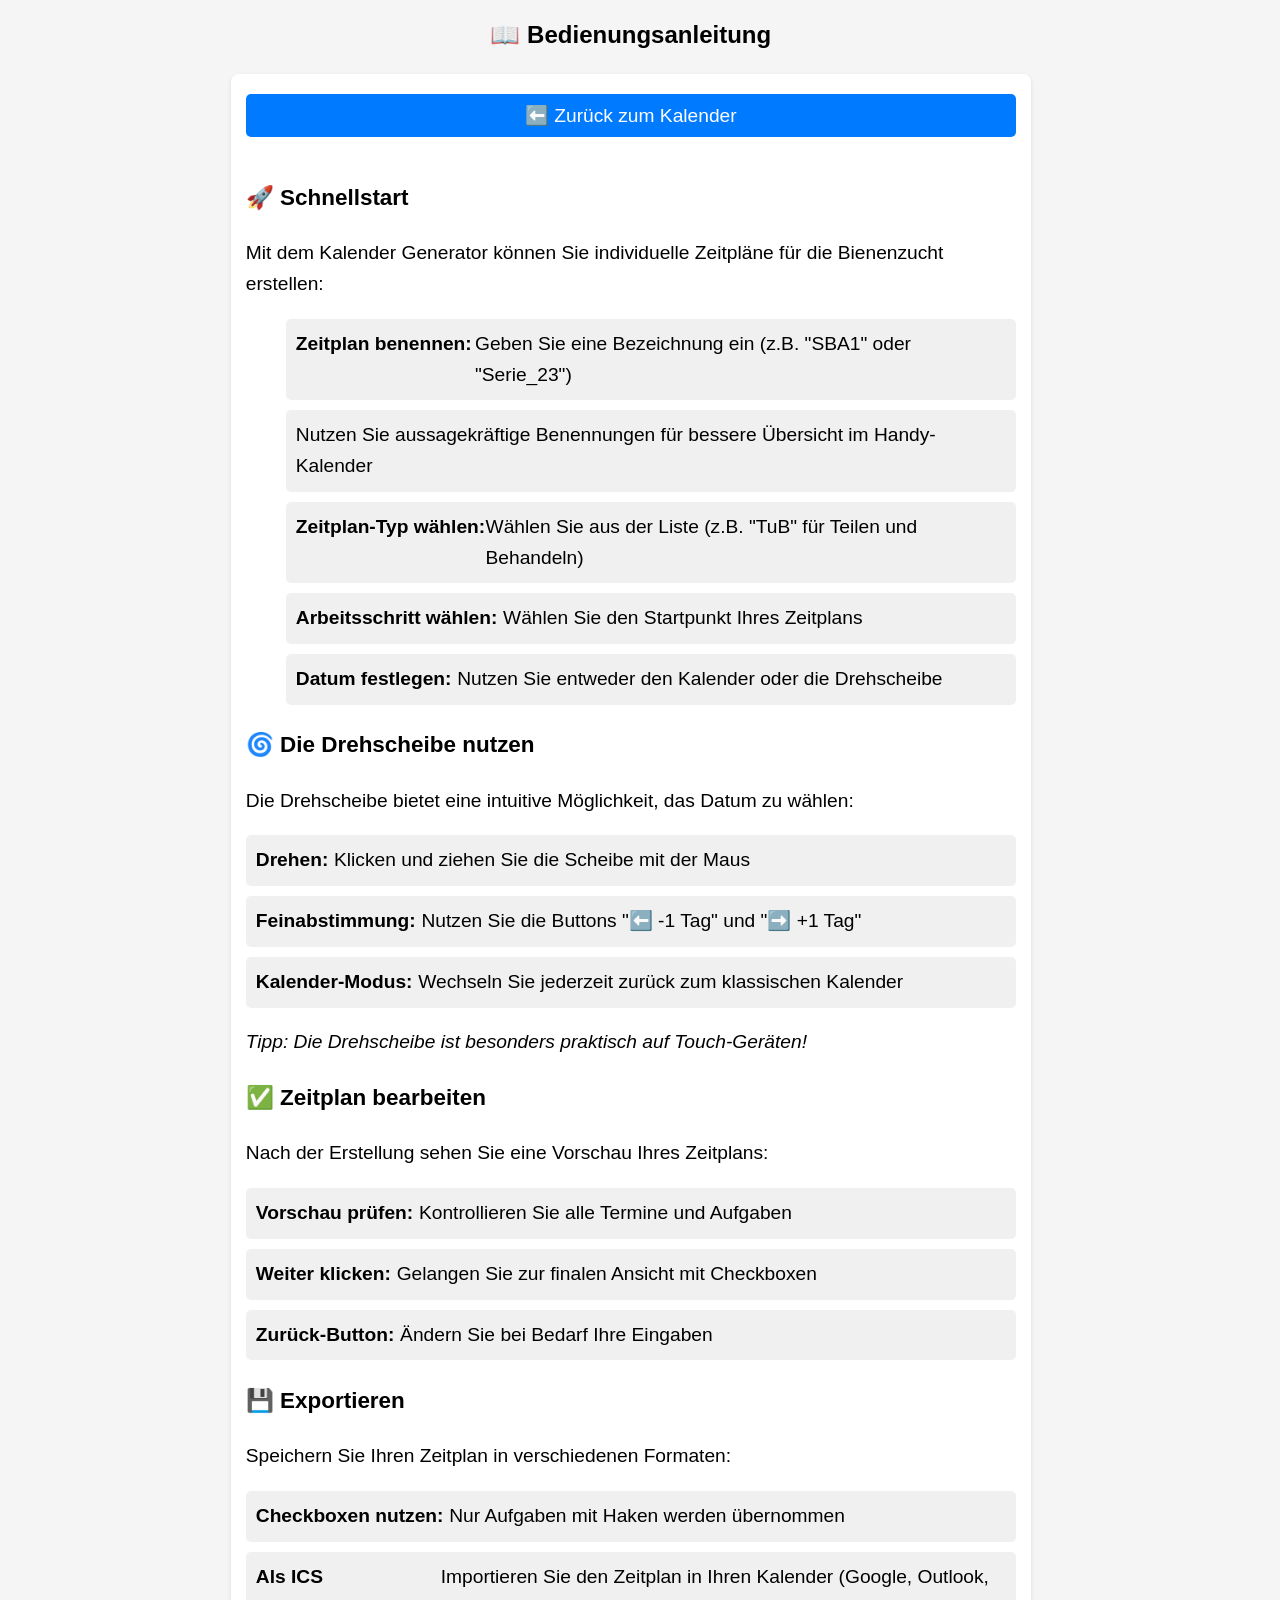
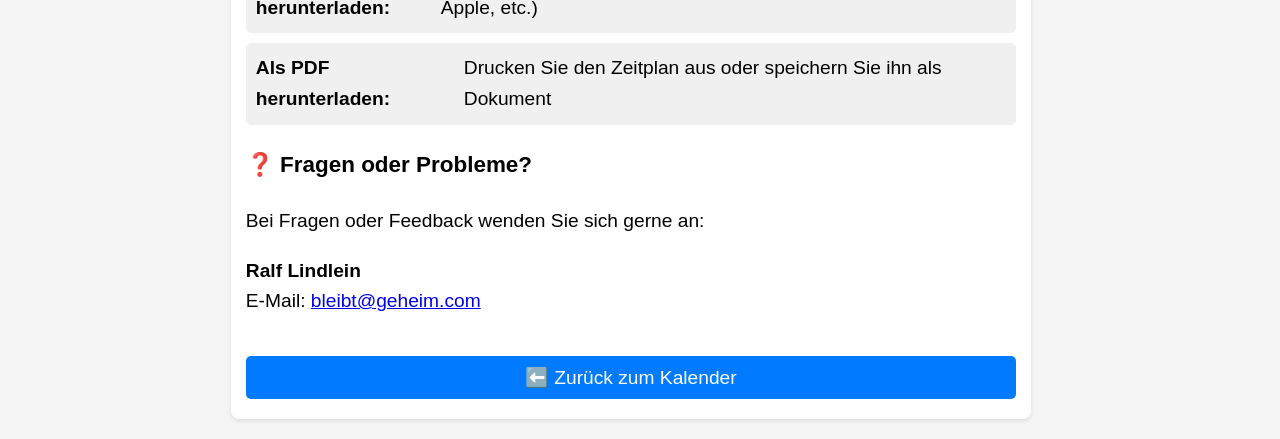
==== anleitung.html @ 2d2113cc "v56 release - funtionen ausgelagert in z.B. wheel.js, download.js - Anleitung hinzugefügt - ..." ====
<!DOCTYPE html>
<html lang="de">
<head>
    <meta charset="UTF-8">
    <meta name="viewport" content="width=device-width, initial-scale=1.0">
    <title>Anleitung - Kalender Generator Bienen</title>
    <link rel="stylesheet" href="style.css">
</head>
<body>
    <h1>📖 Bedienungsanleitung</h1>
    
    <div class="zeitplan" style="max-width: 800px;">
        <button type="button" onclick="window.location.href='index.html'" style="margin-bottom: 20px;">
          ⬅️ Zurück zum Kalender
        </button>

        <h3>🚀 Schnellstart</h3>
   <p>Mit dem Kalender Generator können Sie individuelle Zeitpläne für die Bienenzucht erstellen:</p>
        <ol>
       <li><strong>Zeitplan benennen:</strong> Geben Sie eine Bezeichnung ein (z.B. "SBA1" oder "Serie_23")</li>
        <li>Nutzen Sie aussagekräftige Benennungen für bessere Übersicht im Handy-Kalender</li>
      <li><strong>Zeitplan-Typ wählen:</strong> Wählen Sie aus der Liste (z.B. "TuB" für Teilen und Behandeln)</li>
   <li><strong>Arbeitsschritt wählen:</strong> Wählen Sie den Startpunkt Ihres Zeitplans</li>
       <li><strong>Datum festlegen:</strong> Nutzen Sie entweder den Kalender oder die Drehscheibe</li>
        </ol>

        <h3>🌀 Die Drehscheibe nutzen</h3>
        <p>Die Drehscheibe bietet eine intuitive Möglichkeit, das Datum zu wählen:</p>
     <ul>
            <li><strong>Drehen:</strong> Klicken und ziehen Sie die Scheibe mit der Maus</li>
       <li><strong>Feinabstimmung:</strong> Nutzen Sie die Buttons "⬅️ -1 Tag" und "➡️ +1 Tag"</li>
   <li><strong>Kalender-Modus:</strong> Wechseln Sie jederzeit zurück zum klassischen Kalender</li>
        </ul>
        <p><em>Tipp: Die Drehscheibe ist besonders praktisch auf Touch-Geräten!</em></p>

 <h3>✅ Zeitplan bearbeiten</h3>
        <p>Nach der Erstellung sehen Sie eine Vorschau Ihres Zeitplans:</p>
        <ul>
  <li><strong>Vorschau prüfen:</strong> Kontrollieren Sie alle Termine und Aufgaben</li>
<li><strong>Weiter klicken:</strong> Gelangen Sie zur finalen Ansicht mit Checkboxen</li>
            <li><strong>Zurück-Button:</strong> Ändern Sie bei Bedarf Ihre Eingaben</li>
        </ul>

        <h3>💾 Exportieren</h3>
        <p>Speichern Sie Ihren Zeitplan in verschiedenen Formaten:</p>
        <ul>
            <li><strong>Checkboxen nutzen:</strong> Nur Aufgaben mit Haken werden übernommen</li>
            <li><strong>Als ICS herunterladen:</strong> Importieren Sie den Zeitplan in Ihren Kalender (Google, Outlook, Apple, etc.)</li>
         <li><strong>Als PDF herunterladen:</strong> Drucken Sie den Zeitplan aus oder speichern Sie ihn als Dokument</li>
        </ul>

        <h3>❓ Fragen oder Probleme?</h3>
        <p>Bei Fragen oder Feedback wenden Sie sich gerne an:</p>
        <p><strong>Ralf Lindlein</strong><br>
        E-Mail: <a href="mailto:bleibt@geheim.com">bleibt@geheim.com</a></p>

  <button type="button" onclick="window.location.href='index.html'" style="margin-top: 20px;">
            ⬅️ Zurück zum Kalender
     </button>
    </div>
</body>
</html>
---- style.css ----
/* ===== KALENDER GENERATOR BIENEN - STYLES v0.44 ===== */

/* ===== CSS-VARIABLEN (Optimierung #22) ===== */
:root {
  /* Farben */
  --primary-color: #007BFF;
  --primary-hover: #0056b3;
  --accent-color: #f0a500;
  --accent-hover: #d89400;
  --bg-light: #f5f5f5;
  --bg-white: #ffffff;
  --bg-item: #f0f0f0;
  --text-dark: #333;
  --text-light: #777;
  --border-color: #ccc;
  --error-color: #dc3545;
  
  /* Abstände */
  --spacing-xs: 5px;
  --spacing-sm: 10px;
  --spacing-md: 15px;
  --spacing-lg: 20px;
  --spacing-xl: 25px;
  
  /* Größen */
  --border-radius: 5px;
  --border-radius-lg: 8px;
  --max-width: 600px;
  --font-size-base: 1.2rem;
}

/* ===== GLOBAL RESET (Optimierung #26) ===== */
*, *::before, *::after {
  box-sizing: border-box;
}

/* ===== BODY & LAYOUT ===== */
body {
  font-family: Arial, sans-serif;
  margin: var(--spacing-sm);
  padding: 0;
  line-height: 1.6;
  background-color: var(--bg-light);
  width: 97%;
  font-size: var(--font-size-base);
}

h1 {
text-align: center;
  font-size: 1.5rem;
}

.header {
  display: flex;
  justify-content: center;
  align-items: center;
  gap: var(--spacing-sm);
  flex-wrap: nowrap;
}

.version {
font-size: 0.6em;
  color: var(--text-light);
  margin-left: 8px;
  font-weight: normal;
}

.version-group {
  display: flex;
  align-items: center;
  gap: 6px;
  white-space: nowrap;
}

/* ===== FORM & CONTAINER ===== */
form, .zeitplan {
  max-width: var(--max-width);
  width: 97%;
  margin: var(--spacing-lg) auto;
  background: var(--bg-white);
  padding: var(--spacing-md);
  border-radius: var(--border-radius-lg);
  box-shadow: 0 2px 4px rgba(0, 0, 0, 0.1);
}

/* ===== FORM ELEMENTS (Optimierung #24) ===== */
label {
  margin-top: var(--spacing-sm);
  display: block;
}

input, 
select, 
button {
  width: 100%;
  margin: var(--spacing-xs) 0;
  padding: var(--spacing-sm);
  font-size: var(--font-size-base);
  border-radius: var(--border-radius);
  border: 1px solid var(--border-color);
}

/* Button Styles */
button {
  background-color: var(--primary-color);
  color: white;
  cursor: pointer;
  border: none;
  transition: background-color 0.2s ease;
}

button:hover {
  background-color: var(--primary-hover);
}

.impressum-btn {
  background: none;
  color: var(--primary-color);
  padding: 0;
  font-size: 0.7em;
  border: none;
  cursor: pointer;
  width: auto;
}

.impressum-btn:hover {
  text-decoration: underline;
  background: none;
}

/* ===== LISTS ===== */
ul {
  list-style-type: none;
  padding-left: 0;
}

li {
  background-color: var(--bg-item);
  margin-bottom: var(--spacing-sm);
  padding: var(--spacing-sm);
  border-radius: var(--border-radius);
  display: flex;
  align-items: center;
  justify-content: flex-start;
  width: 100%;
}

li strong::after {
  content: " ";
  display: inline-block;  /* Damit Flex es nicht ignoriert */
  width: 0.3em;
}

.checkbox {
  width: var(--spacing-xl);
  height: var(--spacing-xl);
  margin-right: var(--spacing-lg);
}

/* Vorschau-Liste ohne Hintergrund (Optimierung #21 - zusammengeführt) */
#previewList li {
  background: none;
  padding: var(--spacing-xs) 0;
  margin-bottom: var(--spacing-xs);
}

/* Task-Einrückung bei Checkboxen */
.task-indent {
  margin-left: var(--spacing-xl);
}

/* ===== DREHSCHEIBE ===== */
.date-selection-container {
  margin-top: var(--spacing-lg);
}

/* Toggle Buttons */
.toggle {
  display: flex;
  margin-bottom: var(--spacing-lg);
  gap: var(--spacing-sm);
}

.toggle button {
  flex: 1;
  padding: 12px;
  background: #ddd;
  cursor: pointer;
  border-radius: var(--border-radius);
  font-size: 16px;
  transition: background-color 0.2s ease;
}

.toggle button:hover {
  background: #ccc;
}

.toggle .active {
  background: var(--accent-color);
  color: white;
}

.toggle .active:hover {
  background: var(--accent-hover);
}

/* Wheel Container (Optimierung #21 - nur 1x definiert) */
.wheel-container {
  position: relative;
  width: 200px;
  height: 200px;
  margin: var(--spacing-lg) auto;
}

.pointer {
  position: absolute;
  top: -5px;
  left: 50%;
  transform: translateX(-50%);
  border-left: 12px solid transparent;
  border-right: 12px solid transparent;
  border-bottom: 20px solid red;
  z-index: 10;
}

canvas {
  touch-action: none;
  cursor: grab;
}

canvas:active {
  cursor: grabbing;
}

#wheelDateDisplay {
  margin-top: var(--spacing-md);
  font-weight: bold;
  font-size: 16px;
}

.wheel-buttons {
  display: flex;
  gap: var(--spacing-sm);
  margin-top: var(--spacing-md);
  justify-content: center;
}

.wheel-buttons button {
  padding: var(--spacing-sm) var(--spacing-lg);
  background: var(--accent-color);
  color: white;
  border: none;
  border-radius: var(--border-radius);
  cursor: pointer;
  font-size: 14px;
  width: auto;
  transition: background-color 0.2s ease;
}

.wheel-buttons button:hover {
  background: var(--accent-hover);
}

/* ===== UTILITY CLASSES ===== */
.hidden {
  display: none !important;
}
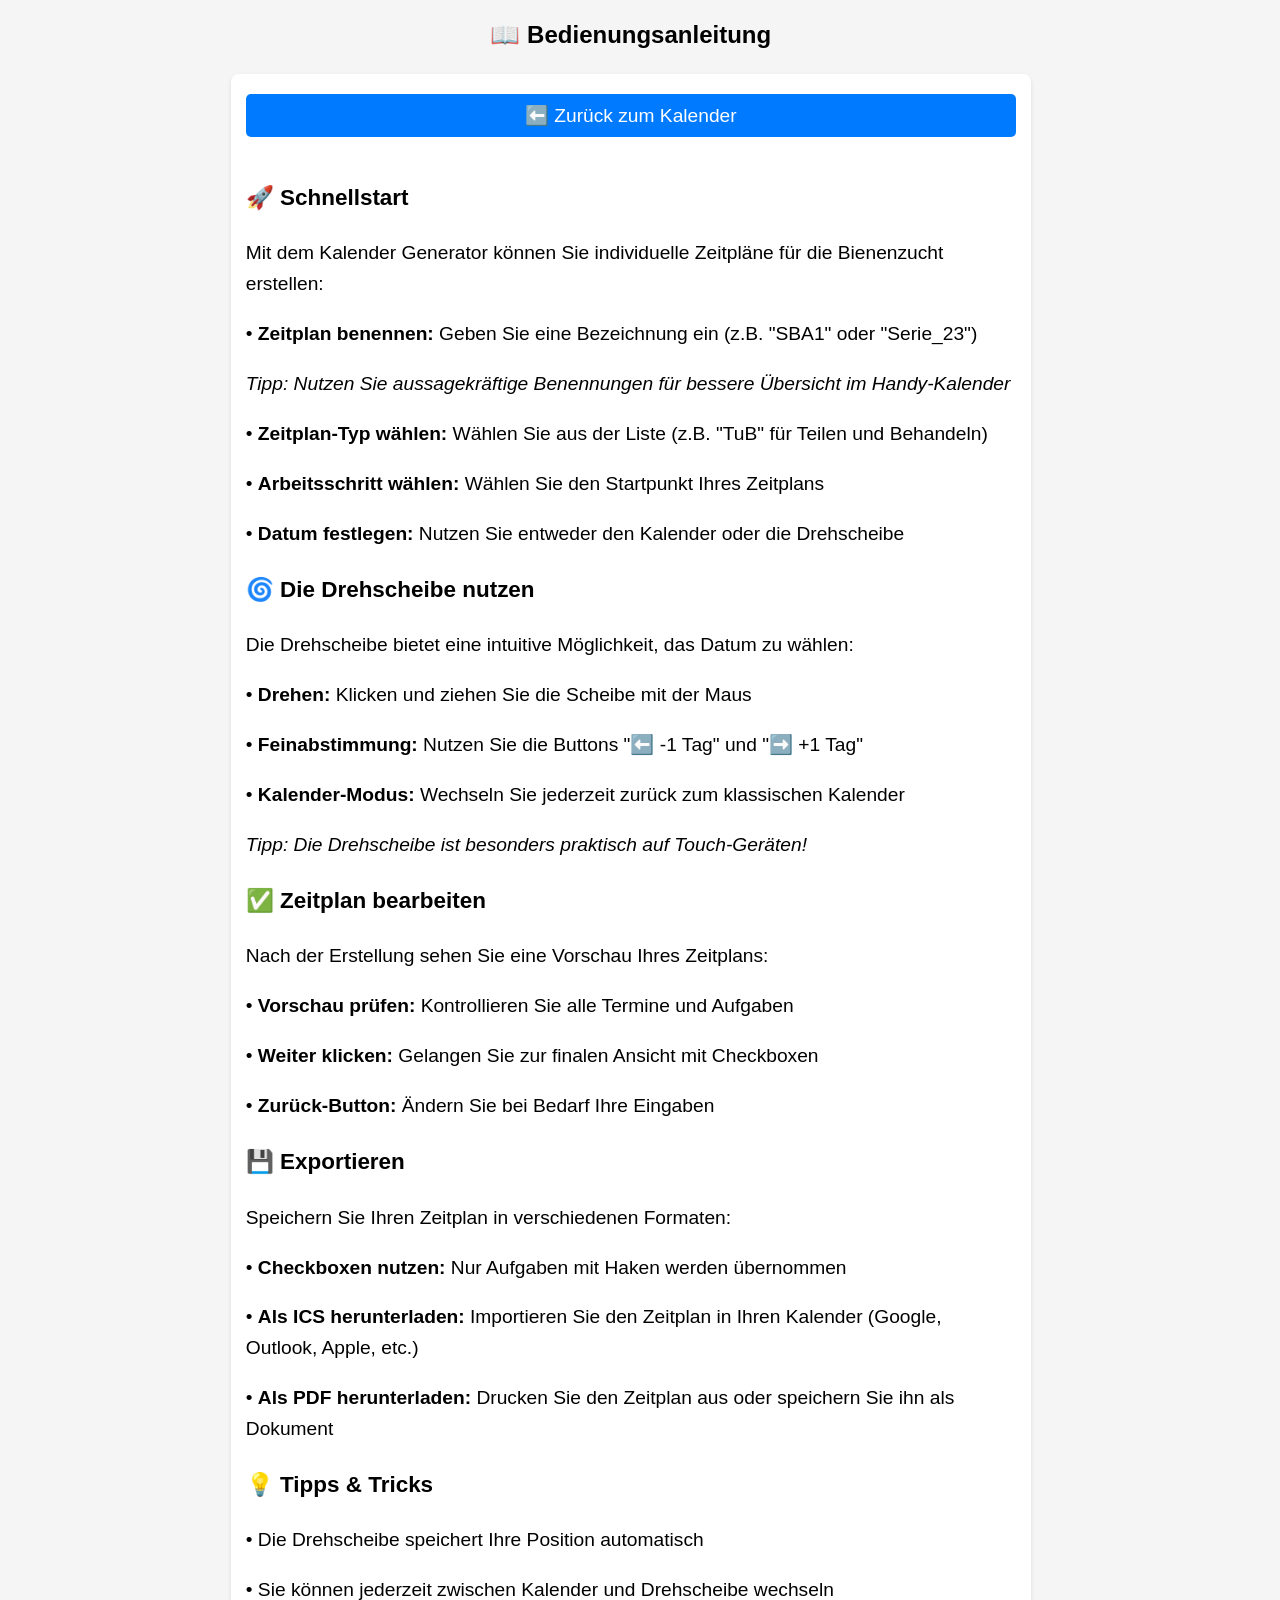
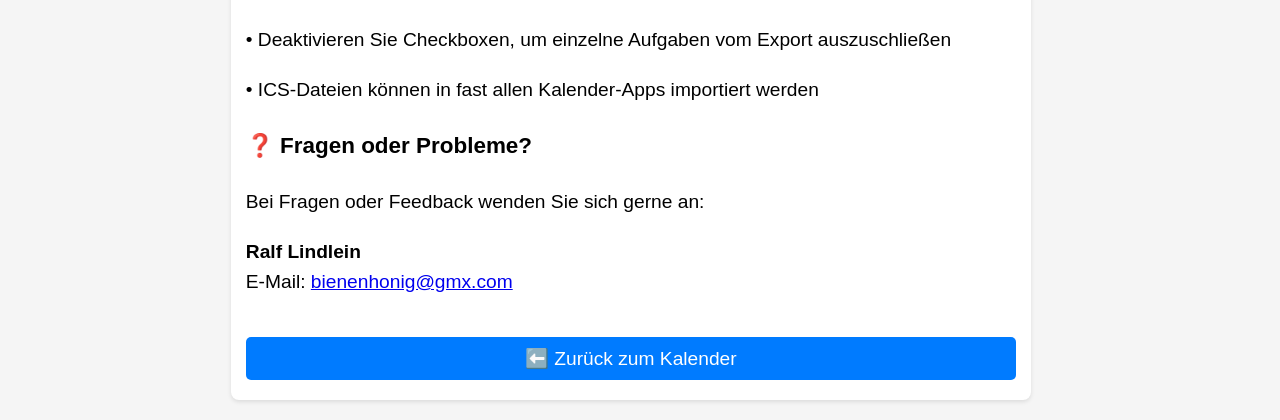
==== commit 2b9648b1: "v57 release einige optische änderungen" ====
--- a/anleitung.html
+++ b/anleitung.html
@@ -1,7 +1,7 @@
 <!DOCTYPE html>
 <html lang="de">
 <head>
-    <meta charset="UTF-8">
+  <meta charset="UTF-8">
     <meta name="viewport" content="width=device-width, initial-scale=1.0">
     <title>Anleitung - Kalender Generator Bienen</title>
     <link rel="stylesheet" href="style.css">
@@ -10,53 +10,55 @@
     <h1>📖 Bedienungsanleitung</h1>
     
     <div class="zeitplan" style="max-width: 800px;">
-        <button type="button" onclick="window.location.href='index.html'" style="margin-bottom: 20px;">
-          ⬅️ Zurück zum Kalender
-        </button>
+ <button type="button" onclick="window.location.href='index.html'" style="margin-bottom: 20px;">
+ ⬅️ Zurück zum Kalender
+      </button>
 
-        <h3>🚀 Schnellstart</h3>
-   <p>Mit dem Kalender Generator können Sie individuelle Zeitpläne für die Bienenzucht erstellen:</p>
-        <ol>
-       <li><strong>Zeitplan benennen:</strong> Geben Sie eine Bezeichnung ein (z.B. "SBA1" oder "Serie_23")</li>
-        <li>Nutzen Sie aussagekräftige Benennungen für bessere Übersicht im Handy-Kalender</li>
-      <li><strong>Zeitplan-Typ wählen:</strong> Wählen Sie aus der Liste (z.B. "TuB" für Teilen und Behandeln)</li>
-   <li><strong>Arbeitsschritt wählen:</strong> Wählen Sie den Startpunkt Ihres Zeitplans</li>
-       <li><strong>Datum festlegen:</strong> Nutzen Sie entweder den Kalender oder die Drehscheibe</li>
-        </ol>
+ <h3>🚀 Schnellstart</h3>
+        <p>Mit dem Kalender Generator können Sie individuelle Zeitpläne für die Bienenzucht erstellen:</p>
+        
+        <p>• <strong>Zeitplan benennen:</strong> Geben Sie eine Bezeichnung ein (z.B. "SBA1" oder "Serie_23")</p>
+   <p><em>Tipp: Nutzen Sie aussagekräftige Benennungen für bessere Übersicht im Handy-Kalender</em></p>
+        <p>• <strong>Zeitplan-Typ wählen:</strong> Wählen Sie aus der Liste (z.B. "TuB" für Teilen und Behandeln)</p>
+        <p>• <strong>Arbeitsschritt wählen:</strong> Wählen Sie den Startpunkt Ihres Zeitplans</p>
+        <p>• <strong>Datum festlegen:</strong> Nutzen Sie entweder den Kalender oder die Drehscheibe</p>
 
         <h3>🌀 Die Drehscheibe nutzen</h3>
         <p>Die Drehscheibe bietet eine intuitive Möglichkeit, das Datum zu wählen:</p>
-     <ul>
-            <li><strong>Drehen:</strong> Klicken und ziehen Sie die Scheibe mit der Maus</li>
-       <li><strong>Feinabstimmung:</strong> Nutzen Sie die Buttons "⬅️ -1 Tag" und "➡️ +1 Tag"</li>
-   <li><strong>Kalender-Modus:</strong> Wechseln Sie jederzeit zurück zum klassischen Kalender</li>
-        </ul>
-        <p><em>Tipp: Die Drehscheibe ist besonders praktisch auf Touch-Geräten!</em></p>
+        
+        <p>• <strong>Drehen:</strong> Klicken und ziehen Sie die Scheibe mit der Maus</p>
+     <p>• <strong>Feinabstimmung:</strong> Nutzen Sie die Buttons "⬅️ -1 Tag" und "➡️ +1 Tag"</p>
+        <p>• <strong>Kalender-Modus:</strong> Wechseln Sie jederzeit zurück zum klassischen Kalender</p>
+    <p><em>Tipp: Die Drehscheibe ist besonders praktisch auf Touch-Geräten!</em></p>
 
- <h3>✅ Zeitplan bearbeiten</h3>
-        <p>Nach der Erstellung sehen Sie eine Vorschau Ihres Zeitplans:</p>
-        <ul>
-  <li><strong>Vorschau prüfen:</strong> Kontrollieren Sie alle Termine und Aufgaben</li>
-<li><strong>Weiter klicken:</strong> Gelangen Sie zur finalen Ansicht mit Checkboxen</li>
-            <li><strong>Zurück-Button:</strong> Ändern Sie bei Bedarf Ihre Eingaben</li>
-        </ul>
+<h3>✅ Zeitplan bearbeiten</h3>
+    <p>Nach der Erstellung sehen Sie eine Vorschau Ihres Zeitplans:</p>
+        
+   <p>• <strong>Vorschau prüfen:</strong> Kontrollieren Sie alle Termine und Aufgaben</p>
+        <p>• <strong>Weiter klicken:</strong> Gelangen Sie zur finalen Ansicht mit Checkboxen</p>
+  <p>• <strong>Zurück-Button:</strong> Ändern Sie bei Bedarf Ihre Eingaben</p>
 
         <h3>💾 Exportieren</h3>
         <p>Speichern Sie Ihren Zeitplan in verschiedenen Formaten:</p>
-        <ul>
-            <li><strong>Checkboxen nutzen:</strong> Nur Aufgaben mit Haken werden übernommen</li>
-            <li><strong>Als ICS herunterladen:</strong> Importieren Sie den Zeitplan in Ihren Kalender (Google, Outlook, Apple, etc.)</li>
-         <li><strong>Als PDF herunterladen:</strong> Drucken Sie den Zeitplan aus oder speichern Sie ihn als Dokument</li>
-        </ul>
+        
+        <p>• <strong>Checkboxen nutzen:</strong> Nur Aufgaben mit Haken werden übernommen</p>
+        <p>• <strong>Als ICS herunterladen:</strong> Importieren Sie den Zeitplan in Ihren Kalender (Google, Outlook, Apple, etc.)</p>
+        <p>• <strong>Als PDF herunterladen:</strong> Drucken Sie den Zeitplan aus oder speichern Sie ihn als Dokument</p>
+
+        <h3>💡 Tipps & Tricks</h3>
+        <p>• Die Drehscheibe speichert Ihre Position automatisch</p>
+        <p>• Sie können jederzeit zwischen Kalender und Drehscheibe wechseln</p>
+     <p>• Deaktivieren Sie Checkboxen, um einzelne Aufgaben vom Export auszuschließen</p>
+        <p>• ICS-Dateien können in fast allen Kalender-Apps importiert werden</p>
 
         <h3>❓ Fragen oder Probleme?</h3>
-        <p>Bei Fragen oder Feedback wenden Sie sich gerne an:</p>
+   <p>Bei Fragen oder Feedback wenden Sie sich gerne an:</p>
         <p><strong>Ralf Lindlein</strong><br>
-        E-Mail: <a href="mailto:bleibt@geheim.com">bleibt@geheim.com</a></p>
+    E-Mail: <a href="mailto:bienenhonig@gmx.com">bienenhonig@gmx.com</a></p>
 
-  <button type="button" onclick="window.location.href='index.html'" style="margin-top: 20px;">
+ <button type="button" onclick="window.location.href='index.html'" style="margin-top: 20px;">
             ⬅️ Zurück zum Kalender
-     </button>
+        </button>
     </div>
 </body>
 </html>
--- a/style.css
+++ b/style.css
@@ -83,6 +83,13 @@
   box-shadow: 0 2px 4px rgba(0, 0, 0, 0.1);
 }
 
+.button-row {
+  display: flex;
+  gap: 10px;
+  justify-content: center;
+  margin-bottom: 20px;
+}
+
 /* ===== FORM ELEMENTS (Optimierung #24) ===== */
 label {
   margin-top: var(--spacing-sm);
@@ -117,7 +124,7 @@
   background: none;
   color: var(--primary-color);
   padding: 0;
-  font-size: 0.7em;
+  font-size: 0.9em;
   border: none;
   cursor: pointer;
   width: auto;
@@ -212,17 +219,6 @@
   margin: var(--spacing-lg) auto;
 }
 
-.pointer {
-  position: absolute;
-  top: -5px;
-  left: 50%;
-  transform: translateX(-50%);
-  border-left: 12px solid transparent;
-  border-right: 12px solid transparent;
-  border-bottom: 20px solid red;
-  z-index: 10;
-}
-
 canvas {
   touch-action: none;
   cursor: grab;
